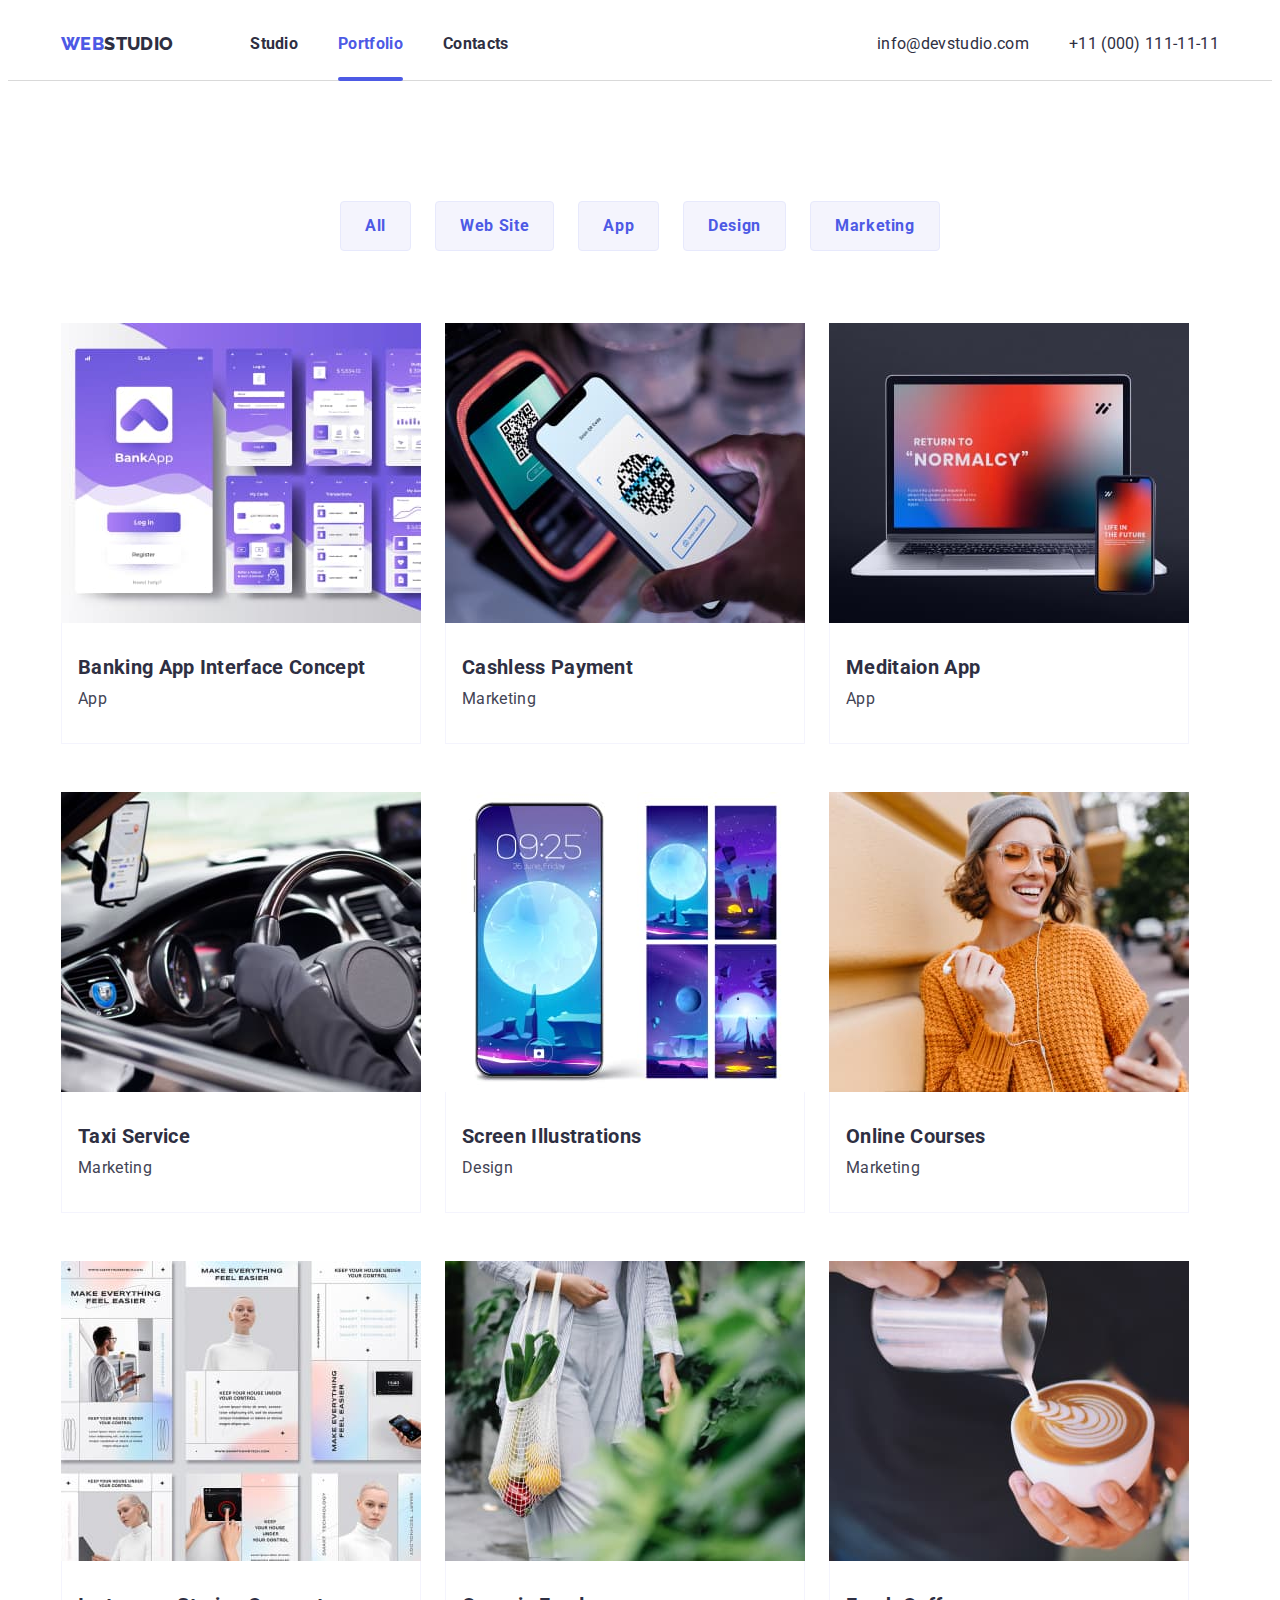
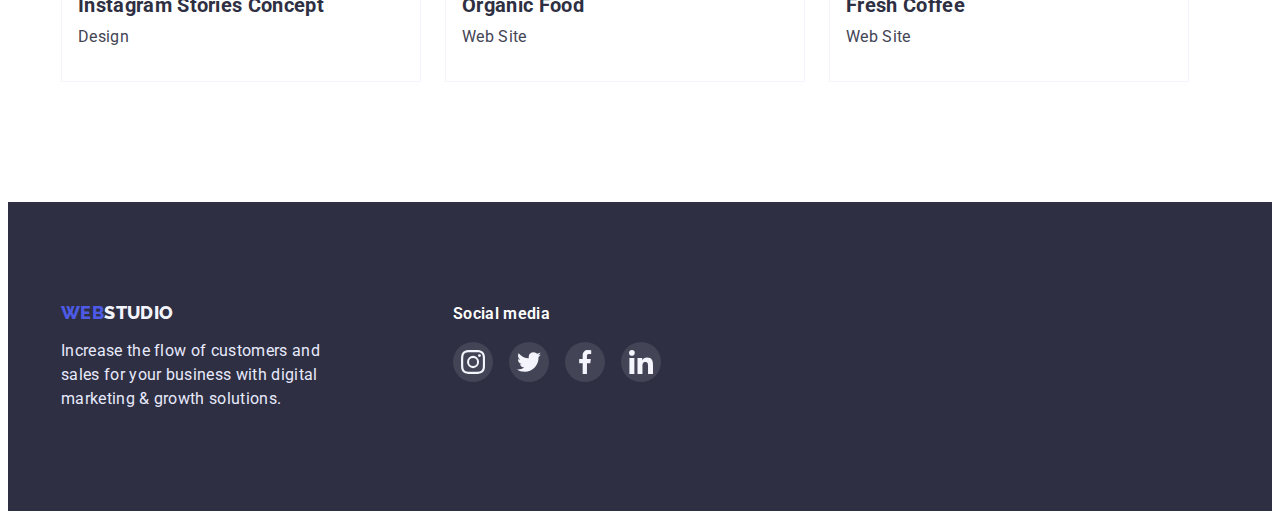
==== portfolio.html @ 4ce41cc4 "Initial commit" ====
<!DOCTYPE html>
<html lang="en">
	<head>
		<meta charset="UTF-8" />
		<meta http-equiv="X-UA-Compatible" content="IE=edge" />
		<meta name="viewport" content="width=device-width, initial-scale=1.0" />
		<title>Document</title>
		<link href="https://fonts.googleapis.com/css2?family=Raleway:wght@800&family=Roboto:wght@400;500;700;900&display=swap" rel="stylesheet" />
		<link
			rel="stylesheet"
			href="https://cdnjs.cloudflare.com/ajax/libs/modern-normalize/1.1.0/modern-normalize.min.css"
			integrity="sha512-wpPYUAdjBVSE4KJnH1VR1HeZfpl1ub8YT/NKx4PuQ5NmX2tKuGu6U/JRp5y+Y8XG2tV+wKQpNHVUX03MfMFn9Q=="
			crossorigin="anonymous"
			referrerpolicy="no-referrer"
		/>
		<link rel="stylesheet" href="./CSS/styles.css" />
	</head>

	<body>
		<!--Header-->
		<header class="header-main">
			<div class="container header-nav">
				<nav class="main-nav">
					<a href="./index.html" class="logo">
						<span class="logo-web">WEB</span>
						STUDIO
					</a>

					<ul class="nav-list">
						<li class="item"><a href="./index.html" class="nav-notactive">Studio</a></li>
						<li class="item"><a href="./portfolio.html" class="nav-active">Portfolio</a></li>
						<li class="item"><a href="" class="nav-notactive">Contacts</a></li>
					</ul>
				</nav>

				<ul class="contacts-nav">
					<li class="item"><a href="mailto:info@devstudio.com" class="nav-notactive">info@devstudio.com</a></li>
					<li class="item"><a href="tel:+110001111111" class="nav-notactive">+11 (000) 111-11-11</a></li>
				</ul>
			</div>
		</header>

		<!--Main Content-->
		<main>
			<section class="section">
				<div class="container portfolio-main">
					<h1 class="visually-hidden">Portfolio</h1>
					<ul class="portfolio-buttons">
						<li><button type="button" class="filter-button">All</button></li>
						<li><button type="button" class="filter-button">Web Site</button></li>
						<li><button type="button" class="filter-button">App</button></li>
						<li><button type="button" class="filter-button">Design</button></li>
						<li><button type="button" class="filter-button">Marketing</button></li>
					</ul>

					<ul class="portfolio-list">
						<li class="portfolio-item">
							<a href="" class="portfolio-link">
								<div class="portfolio-thumb">
									<img src="./images/portfolio1.jpg" alt="photo banking app" width="360" height="300" />
									<div class="portfolio-overlay">
										<p>14 Stylish and User-Friendly App Design Concepts · Task Manager App · Calorie Tracker App · Exotic Fruit Ecommerce App · Cloud Storage App</p>
									</div>
								</div>

								<div class="portfolio-info">
									<h2 class="portfolio-title">Banking App Interface Concept</h2>
									<p class="portfolio-text">App</p>
								</div>
							</a>
						</li>
						<li class="portfolio-item">
							<a href="" class="portfolio-link">
								<div class="portfolio-thumb">
									<img src="./images/portfolio2.jpg" alt="photo phone with QR-code" width="360" height="300" />
									<div class="portfolio-overlay">
										<p>14 Stylish and User-Friendly App Design Concepts · Task Manager App · Calorie Tracker App · Exotic Fruit Ecommerce App · Cloud Storage App</p>
									</div>
								</div>
								<div class="portfolio-info">
									<h2 class="portfolio-title">Cashless Payment</h2>
									<p class="portfolio-text">Marketing</p>
								</div>
							</a>
						</li>

						<li class="portfolio-item">
							<a href="" class="portfolio-link">
								<div class="portfolio-thumb">
									<img src="./images/portfolio3.jpg" alt="photo notebook" width="360" height="300" />
									<div class="portfolio-overlay">
										<p>14 Stylish and User-Friendly App Design Concepts · Task Manager App · Calorie Tracker App · Exotic Fruit Ecommerce App · Cloud Storage App</p>
									</div>
								</div>
								<div class="portfolio-info">
									<h2 class="portfolio-title">Meditaion App</h2>
									<p class="portfolio-text">App</p>
								</div>
							</a>
						</li>
						<li class="portfolio-item">
							<a href="" class="portfolio-link">
								<div class="portfolio-thumb">
									<img src="./images/portfolio4.jpg" alt="photo taxi" width="360" height="300" />
									<div class="portfolio-overlay">
										<p>14 Stylish and User-Friendly App Design Concepts · Task Manager App · Calorie Tracker App · Exotic Fruit Ecommerce App · Cloud Storage App</p>
									</div>
								</div>
								<div class="portfolio-info">
									<h2 class="portfolio-title">Taxi Service</h2>
									<p class="portfolio-text">Marketing</p>
								</div>
							</a>
						</li>
						<li class="portfolio-item">
							<a href="" class="portfolio-link">
								<div class="portfolio-thumb">
									<img src="./images/portfolio5.jpg" alt="photo screen illustrations" width="360" height="300" />
									<div class="portfolio-overlay">
										<p>14 Stylish and User-Friendly App Design Concepts · Task Manager App · Calorie Tracker App · Exotic Fruit Ecommerce App · Cloud Storage App</p>
									</div>
								</div>
								<div class="portfolio-info">
									<h2 class="portfolio-title">Screen Illustrations</h2>
									<p class="portfolio-text">Design</p>
								</div>
							</a>
						</li>
						<li class="portfolio-item">
							<a href="" class="portfolio-link">
								<div class="portfolio-thumb">
									<img src="./images/portfolio6.jpg" alt="photo smiled girl" width="360" height="300" />
									<div class="portfolio-overlay">
										<p>14 Stylish and User-Friendly App Design Concepts · Task Manager App · Calorie Tracker App · Exotic Fruit Ecommerce App · Cloud Storage App</p>
									</div>
								</div>
								<div class="portfolio-info">
									<h2 class="portfolio-title">Online Courses</h2>
									<p class="portfolio-text">Marketing</p>
								</div>
							</a>
						</li>
						<li class="portfolio-item">
							<a href="" class="portfolio-link">
								<div class="portfolio-thumb">
									<img src="./images/portfolio7.jpg" alt="photo instagram pages" width="360" height="300" />
									<div class="portfolio-overlay">
										<p>14 Stylish and User-Friendly App Design Concepts · Task Manager App · Calorie Tracker App · Exotic Fruit Ecommerce App · Cloud Storage App</p>
									</div>
								</div>
								<div class="portfolio-info">
									<h2 class="portfolio-title">Instagram Stories Concept</h2>
									<p class="portfolio-text">Design</p>
								</div>
							</a>
						</li>
						<li class="portfolio-item">
							<a href="" class="portfolio-link">
								<div class="portfolio-thumb">
									<img src="./images/portfolio8.jpg" alt="photo organic food" width="360" height="300" />
									<div class="portfolio-overlay">
										<p>14 Stylish and User-Friendly App Design Concepts · Task Manager App · Calorie Tracker App · Exotic Fruit Ecommerce App · Cloud Storage App</p>
									</div>
								</div>
								<div class="portfolio-info">
									<h2 class="portfolio-title">Organic Food</h2>
									<p class="portfolio-text">Web Site</p>
								</div>
							</a>
						</li>
						<li class="portfolio-item">
							<a href="" class="portfolio-link">
								<div class="portfolio-thumb">
									<img src="./images/portfolio9.jpg" alt="photo cup with coffee" width="360" height="300" />
									<div class="portfolio-overlay">
										<p>14 Stylish and User-Friendly App Design Concepts · Task Manager App · Calorie Tracker App · Exotic Fruit Ecommerce App · Cloud Storage App</p>
									</div>
								</div>
								<div class="portfolio-info">
									<h2 class="portfolio-title">Fresh Coffee</h2>
									<p class="portfolio-text">Web Site</p>
								</div>
							</a>
						</li>
					</ul>
				</div>
			</section>
		</main>

		<!--Footer-->
		<footer>
			<section class="section footer">
				<div class="container footer-main">
					<div>
						<a href="./index.html" class="logo-footer">
							<span class="logo-web">WEB</span>
							STUDIO
						</a>
						<p class="footer-text">Increase the flow of customers and sales for your business with digital marketing & growth solutions.</p>
					</div>

					<div class="social">
						<p class="footer-social-title">Social media</p>
						<ul class="footer-social-list">
							<li>
								<a href="" class="icon-footer-link">
									<svg class="icon-footer" width="24" height="24">
										<use href="./images/icons.svg#icon-instagram"></use>
									</svg>
								</a>
							</li>
							<li>
								<a href="" class="icon-footer-link">
									<svg class="icon-footer" width="24" height="24">
										<use href="./images/icons.svg#icon-twitter"></use>
									</svg>
								</a>
							</li>
							<li>
								<a href="" class="icon-footer-link">
									<svg class="icon-footer" width="24" height="24">
										<use href="./images/icons.svg#icon-facebook"></use>
									</svg>
								</a>
							</li>
							<li>
								<a href="" class="icon-footer-link">
									<svg class="icon-footer" width="24" height="24">
										<use href="./images/icons.svg#icon-linkedin"></use>
									</svg>
								</a>
							</li>
						</ul>
					</div>
				</div>
			</section>
		</footer>
	</body>
</html>
---- CSS/styles.css ----
:root {
	--main-text-color: #434455;
	--secondary-text-color: #2e2f42;
	--helper-text: #8e8f99;
	--footer-text: #e7e9fc;
	--background-color: #ffffff;
	--secondary-background-color: #f4f4fd;
	--accent-color: #4d5ae5;
	--hover-color: #31d0aa;
}

body {
	color: var(--main-text-color);
	background-color: var(--background-color);
	font-family: "Roboto", sans-serif;
	font-size: 16px;
	letter-spacing: 0.02em;
}

h1,
h2,
h3,
h4,
h5,
h6,
p {
	margin: 0;
}
img {
	display: block;
	max-width: 100%;
	height: auto;
}
ul,
ol {
	list-style: none;
	padding-left: 0;
	margin: 0;
}
a {
	text-decoration: none;
}

button {
	display: block;
	cursor: pointer;
	border: none;
}

.section {
	padding-top: 120px;
	padding-bottom: 120px;
}

.container {
	width: 1158px;
	margin: 0 auto;
	padding-right: 15px;
	padding-left: 15px;
}

/* Header */

.header-nav,
.main-nav,
.nav-list,
.contacts-nav {
	display: flex;
	align-items: center;
}

.header-main {
	border-bottom: 1px solid #d9d9d9;
	padding-top: 0;
	padding-bottom: 0;
}

.logo {
	font-family: "Raleway";
	font-weight: 800;
	font-size: 18px;
	line-height: 1.33;
	color: var(--secondary-text-color);
	word-spacing: -4px;
	margin-right: 77px;
	padding-top: 24px;
	padding-bottom: 24px;
}

.logo-web {
	color: var(--accent-color);
}

.nav-list {
	font-weight: 700;
}

.nav-list .item:not(:last-child) {
	margin-right: 40px;
}

.nav-notactive {
	color: var(--secondary-text-color);
	transition-property: color;
	transition-duration: 250ms;
	transition-timing-function: cubic-bezier(0.4, 0, 0.2, 1);
}

.nav-notactive:hover,
.nav-notactive:focus {
	color: var(--accent-color);
}

.nav-active {
	position: relative;
	color: var(--accent-color);
	padding: 28px 0;
}

.nav-active::after {
	content: "";
	display: block;
	position: absolute;
	bottom: 0;
	width: 100%;
	height: 4px;
	border-radius: 2px;
	background-color: var(--accent-color);
}

.contacts-nav {
	margin-left: auto;
}

.contacts-nav .item:first-child {
	margin-right: 40px;
}

/* Page "Studio" */

/* Hero */

.hero {
	padding-top: 192px;
	padding-bottom: 192px;
	max-width: 1440px;
	min-height: 603px;
	margin-left: auto;
	margin-right: auto;
	background-image: linear-gradient(to right, #2e2f42b3, #2e2f42b3), url(../images/people-office\ 1.jpg);
	background-repeat: no-repeat;
	background-position: center;
	background-size: cover;
	background-color: var(--secondary-text-color);
}

.hero-title {
	font-weight: 700;
	font-size: 56px;
	text-align: center;
	line-height: 1.07;
	letter-spacing: 0.02em;
	color: var(--background-color);
	margin: 0 auto 48px auto;
	width: 496px;
}

.hero-button {
	font-family: inherit;
	font-weight: 700;
	font-size: 16px;
	line-height: 1.19;
	display: flex;
	align-items: center;
	letter-spacing: 0.04em;
	color: var(--background-color);
	background: var(--accent-color);
	border-radius: 4px;
	padding: 16px 32px;
	margin-left: auto;
	margin-right: auto;
	border: none;
	transition-property: color, background-color, box-shadow, cursor;
	transition-duration: 250ms;
	transition-timing-function: cubic-bezier(0.4, 0, 0.2, 1);
}

.hero-button:hover,
.hero-button:focus {
	color: var(--background-color);
	background-color: #404bbf;
	cursor: pointer;
	box-shadow: 0px 4px 4px rgba(0, 0, 0, 0.15);
}

.backdrop {
	position: fixed;
	top: 0;
	left: 0;
	width: 100%;
	height: 100%;
	background-color: rgba(46, 47, 66, 0.4);
	transition: opacity 250ms cubic-bezier(0.4, 0, 0.2, 1);
}

.is-hidden {
	opacity: 0;
	pointer-events: none;
	transition: opacity 250ms cubic-bezier(0.4, 0, 0.2, 1);
}

.modal {
	position: absolute;
	top: 50%;
	left: 50%;
	transform: translate(-50%, -50%);
	width: 408px;
	height: 576px;
	background-color: #fcfcfc;
	box-shadow: 0px 1px 1px rgba(0, 0, 0, 0.14), 0px 1px 3px rgba(0, 0, 0, 0.12), 0px 2px 1px rgba(0, 0, 0, 0.2);
	border-radius: 4px;
}

.modal-button {
	padding: 0;
	width: 24px;
	height: 24px;
	border-radius: 50%;
	margin-top: 24px;
	margin-left: 360px;
}

.modal-icon {
	border: 1px solid rgba(0, 0, 0, 0.1);
	border-radius: 50%;
	transition-property: border-color, box-shadow;
	transition-duration: 250ms;
	transition-timing-function: cubic-bezier(0.4, 0, 0.2, 1);
}

.modal-icon:hover,
.modal-icon:focus {
	border-color: #e7e9fc;
	box-shadow: 0px 1px 6px rgba(46, 47, 66, 0.08), 0px 1px 1px rgba(46, 47, 66, 0.16), 0px 2px 1px rgba(46, 47, 66, 0.08);
}

/* Features */

.visually-hidden {
	position: absolute;
	width: 1px;
	height: 1px;
	margin: -1px;
	border: 0;
	padding: 0;
	white-space: nowrap;
	clip-path: inset(100%);
	clip: rect(0 0 0 0);
	overflow: hidden;
}

.features-list {
	display: flex;
}

.features-item {
	width: 264px;
}

.features-item:not(:last-child) {
	margin-right: 24px;
}

.image-features {
	display: flex;
	justify-content: center;
	align-items: center;
	height: 112px;
	background-color: var(--secondary-background-color);
	border-radius: 4px;
	margin-bottom: 8px;
}

.icon-features {
	width: 64px;
	height: 64px;
}

.features-title,
.employees-name {
	font-weight: 700;
	font-size: 20px;
	line-height: 1.2;
	color: var(--secondary-text-color);
	margin-bottom: 8px;
}

.features-text,
.employees-text,
.footer-text,
.portfolio-text {
	line-height: 1.5;
	letter-spacing: 0.02em;
}

/* Work Examples */

.section-examples {
	padding-top: 0;
}

.examples-title {
	margin-bottom: 72px;
}

.examples-list {
	display: flex;
}

.examples-item:not(:last-child) {
	margin-right: 24px;
}

/* Our Team */

.employees {
	background-color: var(--secondary-background-color);
}

.employees-title {
	margin-bottom: 72px;
}

.examples-title,
.employees-title {
	font-weight: 700;
	font-size: 36px;
	line-height: 1.1;
	text-align: center;
	text-transform: capitalize;
	color: var(--secondary-text-color);
}

.employees-list {
	display: flex;
}

.employees-item {
	background-color: var(--background-color);
	box-shadow: 0px 1px 6px rgba(46, 47, 66, 0.08), 0px 1px 1px rgba(46, 47, 66, 0.16), 0px 2px 1px rgba(46, 47, 66, 0.08);
	border-radius: 0px 0px 4px 4px;
}

.employees-item:not(:last-child) {
	margin-right: 24px;
}

.employees-name,
.employees-text {
	text-align: center;
}

.employees-info {
	padding-top: 32px;
	padding-bottom: 32px;
}

.employeer-icon-item {
	display: flex;
	justify-content: center;
	align-items: center;
	gap: 24px;
	margin-top: 8px;
}

.icon-employees-link {
	display: flex;
	justify-content: center;
	align-items: center;
	width: 40px;
	height: 40px;
	border-radius: 50%;
	background-color: #4d5ae5;
	fill: var(--secondary-background-color);
}

/* Customers */

.customers-title {
	font-weight: 700;
	font-size: 36px;
	line-height: 1.31;
	text-align: center;
	letter-spacing: 0.03em;
	color: var(--secondary-text-color);
	margin-bottom: 72px;
}

.customers-list {
	display: flex;
	gap: 24px;
}

.logo-company {
	fill: currentColor;
}

.logo-company-box {
	display: flex;
	justify-content: center;
	align-items: center;
	outline: 1px solid currentColor;
	color: var(--helper-text);
	border-radius: 3px;
	width: 168px;
	height: 88px;
	transition-property: color;
	transition-duration: 250ms;
	transition-timing-function: cubic-bezier(0.4, 0, 0.2, 1);
}

.logo-company-box:hover,
.logo-company-box:focus {
	color: var(--accent-color);
}

/* Footer */

.footer {
	background-color: var(--secondary-text-color);
	padding-top: 100px;
	padding-bottom: 100px;
}

.footer-main {
	display: flex;
	align-items: baseline;
}

.logo-footer {
	font-family: "Raleway";
	font-weight: 800;
	font-size: 18px;
	line-height: 1.17;
	word-spacing: -4px;
	color: var(--secondary-background-color);
}

.footer-text {
	color: var(--footer-text);
	width: 264px;
	margin-top: 16px;
}

.social {
	margin-left: 128px;
}

.footer-social-title {
	font-weight: 600;
	line-height: 1.5;
	color: var(--background-color);
}

.footer-social-list {
	display: flex;
	justify-content: center;
	align-items: center;
	gap: 16px;
	margin-top: 16px;
}

.icon-footer-link {
	display: flex;
	justify-content: center;
	align-items: center;
	width: 40px;
	height: 40px;
	border-radius: 50%;
	background-color: var(--main-text-color);
	fill: var(--secondary-background-color);
	transition-property: background-color;
	transition-duration: 250ms;
	transition-timing-function: cubic-bezier(0.4, 0, 0.2, 1);
}

.icon-footer-link:hover,
.icon-footer-link:focus {
	background-color: var(--hover-color);
}

/* Page "Portfolio" */

.filter-button {
	font-family: inherit;
	font-weight: 700;
	font-size: 16px;
	line-height: 1.5;
	display: flex;
	align-items: center;
	text-align: center;
	letter-spacing: 0.04em;
	color: var(--accent-color);
	background-color: var(--secondary-background-color);
	cursor: pointer;
	padding: 12px 24px;
	border: 1px solid #e7e9fc;
	border-radius: 4px;
	transition-property: color, background-color, box-shadow, border-color;
	transition-duration: 2500ms;
	transition-timing-function: cubic-bezier(0.4, 0, 0.2, 1);
}

.filter-button:hover,
.filter-button:focus {
	color: var(--background-color);
	background-color: var(--accent-color);
	box-shadow: 0px 3px 1px rgba(0, 0, 0, 0.1), 0px 2px 1px rgba(0, 0, 0, 0.08), 0px 2px 2px rgba(0, 0, 0, 0.12);
	border-color: var(--accent-color);
}

.portfolio-buttons {
	display: flex;
	justify-content: center;
	column-gap: 24px;
	margin-bottom: 72px;
}

.portfolio-list {
	display: flex;
	flex-wrap: wrap;
	row-gap: 48px;
	column-gap: 24px;
}

.portfolio-link {
	display: block;
	color: inherit;
	transition-property: box-shadow;
	transition-duration: 250ms;
	transition-timing-function: cubic-bezier(0.4, 0, 0.2, 1);
}

.portfolio-link:hover,
.portfolio-link:focus {
	box-shadow: 0px 1px 6px rgba(46, 47, 66, 0.08), 0px 1px 1px rgba(46, 47, 66, 0.16), 0px 2px 1px rgba(46, 47, 66, 0.08);
}

.portfolio-title {
	font-weight: 700;
	font-size: 20px;
	line-height: 1.2;
	color: var(--secondary-text-color);
	margin-bottom: 8px;
}

.portfolio-info {
	padding-top: 32px;
	padding-bottom: 32px;
	padding-left: 16px;
	border: 0.5px solid #f4f4fd;
	border-top: none;
}
.portfolio-thumb {
	position: relative;
	overflow: hidden;
}

.portfolio-overlay {
	display: block;
	position: absolute;
	width: 100%;
	height: 100%;
	padding-top: 40px;
	padding-left: 32px;
	padding-right: 32px;
	color: var(--secondary-background-color);
	line-height: 1.5;
	background-color: var(--accent-color);
	opacity: 0;
	transform: translateY(0);
	transition-property: transform, opacity;
	transition-duration: 250ms;
	transition-timing-function: cubic-bezier(0.4, 0, 0.2, 1);
}

.portfolio-link:hover .portfolio-overlay,
.portfolio-link:focus .portfolio-overlay {
	opacity: 1;
	transform: translateY(-100%);
}
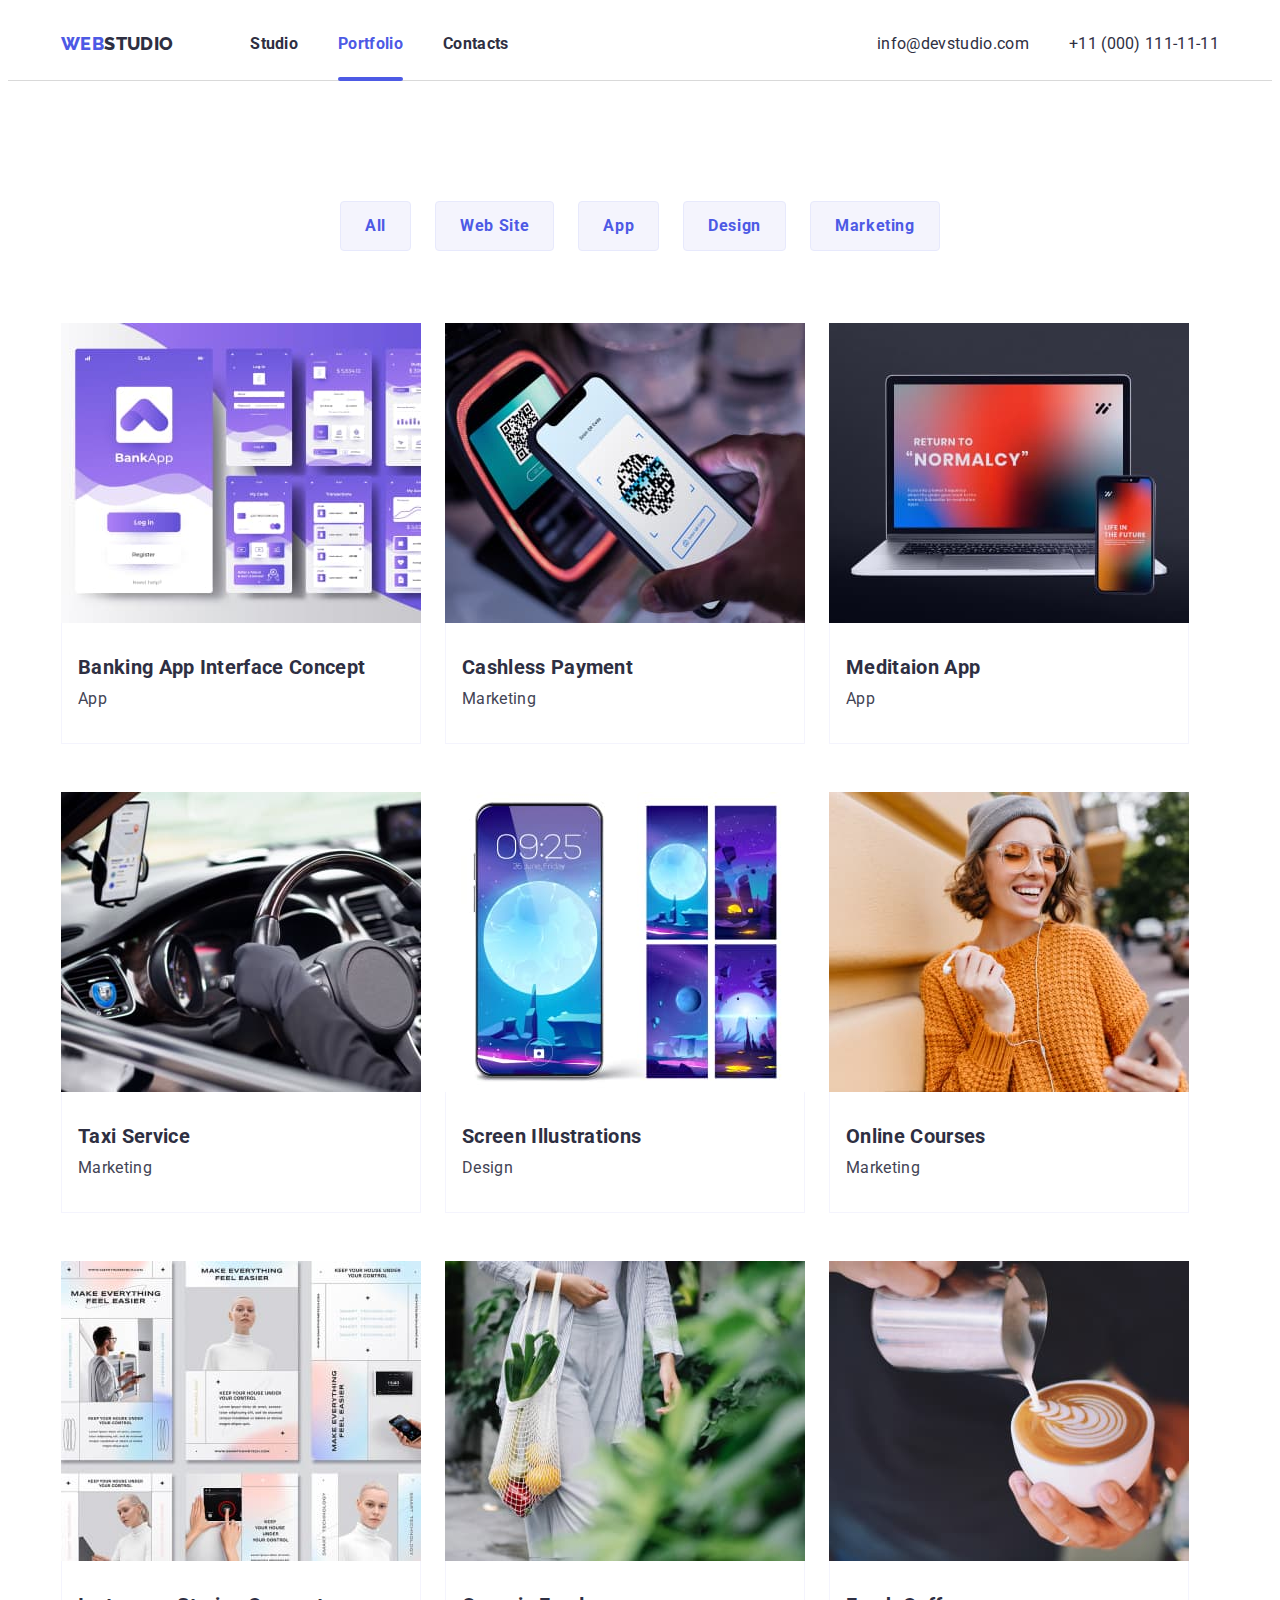
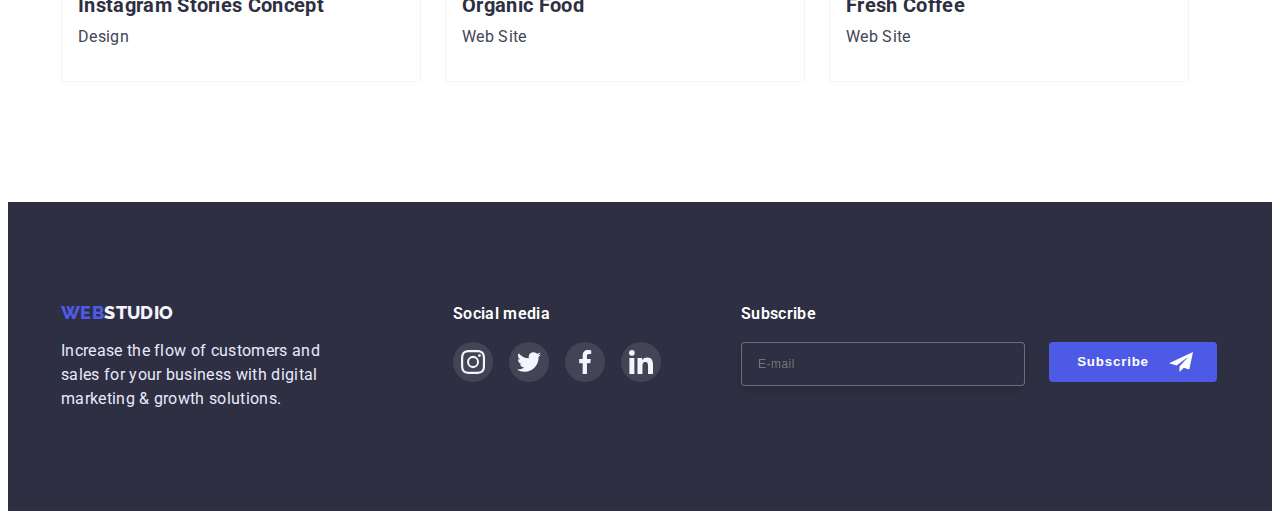
==== commit 45ffcd9c: "done checkbox" ====
--- a/portfolio.html
+++ b/portfolio.html
@@ -185,7 +185,6 @@
 					</ul>
 				</div>
 			</section>
-		</main>
 
 		<!--Footer-->
 		<footer>
@@ -232,6 +231,21 @@
 							</li>
 						</ul>
 					</div>
+
+					<div class="footer-form">
+						<form>
+							<p class="footer-form-title">Subscribe</p>
+							<div class="input-form">
+								<input type="email" placeholder="E-mail" class="footer-input" />
+								<button type="submit" class="footer-input-button">
+									<p class="footer-button-title">Subscribe</p>
+									<svg class="submit-button-icon" width="24" height="24">
+										<use href="./images/icons.svg#icon-send"></use>
+									</svg>
+								</button>
+							</div>
+						</form>
+					</div>
 				</div>
 			</section>
 		</footer>
--- a/CSS/styles.css
+++ b/CSS/styles.css
@@ -215,7 +215,7 @@
 	left: 50%;
 	transform: translate(-50%, -50%);
 	width: 408px;
-	height: 576px;
+	height: 579px;
 	background-color: #fcfcfc;
 	box-shadow: 0px 1px 1px rgba(0, 0, 0, 0.14), 0px 1px 3px rgba(0, 0, 0, 0.12), 0px 2px 1px rgba(0, 0, 0, 0.2);
 	border-radius: 4px;
@@ -242,6 +242,133 @@
 .modal-icon:focus {
 	border-color: #e7e9fc;
 	box-shadow: 0px 1px 6px rgba(46, 47, 66, 0.08), 0px 1px 1px rgba(46, 47, 66, 0.16), 0px 2px 1px rgba(46, 47, 66, 0.08);
+}
+
+.modal-title {
+	font-weight: 600;
+	line-height: 1.5;
+	text-align: center;
+	color: var(--secondary-text-color);
+	margin-top: 24px;
+	margin-bottom: 16px;
+}
+
+.modal-form {
+	display: flex;
+	flex-direction: column;
+	width: 360px;
+	margin-left: auto;
+	margin-right: auto;
+}
+
+.form-field {
+	position: relative;
+}
+
+.form-label {
+	font-size: 12px;
+	line-height: 1.17;
+	letter-spacing: 0.01em;
+	color: var(--helper-text);
+}
+
+.form-input {
+	padding: 0;
+	width: 100%;
+	height: 40px;
+	border: 1px solid rgba(33, 33, 33, 0.2);
+	border-radius: 4px;
+	padding-left: 34px;
+	margin-top: 4px;
+	margin-bottom: 8px;
+	background-color: #fcfcfc;
+}
+
+.input-icon {
+	position: absolute;
+	top: 30px;
+	left: 16px;
+}
+
+.form-field:focus-within > .input-icon {
+	fill: var(--accent-color);
+}
+
+.form-input:focus,
+.form-comment:focus {
+	outline: 1px solid #4d5ae5;
+	border: none;
+}
+
+.form-comment {
+	border: 1px solid rgba(33, 33, 33, 0.2);
+	border-radius: 4px;
+	padding-left: 16px;
+	padding-top: 8px;
+	font-size: 12px;
+	letter-spacing: 0.01em;
+	margin-top: 4px;
+	margin-bottom: 16px;
+	background-color: #fcfcfc;
+}
+
+textarea {
+	resize: none;
+	padding: 0;
+	width: 360px;
+	height: 120px;
+}
+
+.policy-checkbox {
+	appearance: none;
+	position: absolute;
+}
+
+.policy-icon {
+	display: flex;
+	justify-content: center;
+	align-items: center;
+	width: 16px;
+	height: 16px;
+	border: 1.25px solid var(--secondary-text-color);
+	border-radius: 2px;
+	margin-right: 8px;
+	fill: #fcfcfc;
+}
+
+.policy-checkbox:checked + .policy-icon {
+	border-color: var(--accent-color);
+	background-color: var(--accent-color);
+	fill: var(--secondary-background-color);
+}
+
+.policy-label {
+	display: flex;
+	align-items: center;
+	font-size: 12px;
+	letter-spacing: 0.04em;
+	color: #757575;
+}
+
+.policy-link {
+	margin-left: 4px;
+	color: var(--accent-color);
+}
+
+.modal-button-send {
+	display: inline;
+	width: 170px;
+	padding-top: 16px;
+	padding-bottom: 16px;
+	margin-top: 24px;
+	margin-left: auto;
+	margin-right: auto;
+	box-shadow: 0px 4px 4px rgba(0, 0, 0, 0.15);
+	border-radius: 4px;
+	background-color: var(--accent-color);
+	font-weight: 600;
+	letter-spacing: 0.04em;
+	color: var(--background-color);
 }
 
 /* Features */
@@ -489,6 +616,60 @@
 	background-color: var(--hover-color);
 }
 
+.footer-form {
+	display: flex;
+	margin-left: 80px;
+}
+
+.footer-form-title {
+	font-weight: 600;
+	line-height: 1.5;
+	color: var(--background-color);
+	margin-bottom: 16px;
+}
+
+.footer-input {
+	width: 264px;
+	height: 40px;
+	border: 1px solid rgba(255, 255, 255, 0.3);
+	filter: drop-shadow(0px 4px 4px rgba(0, 0, 0, 0.15));
+	border-radius: 4px;
+	background-color: var(--secondary-text-color);
+	font-size: 12px;
+	letter-spacing: 0.04em;
+	color: rgba(255, 255, 255, 0.6);
+	padding-left: 16px;
+}
+
+.footer-input-button {
+	padding: 0;
+	position: relative;
+	width: 168px;
+	height: 40px;
+	background-color: var(--accent-color);
+	border-radius: 4px;
+	margin-left: 24px;
+}
+
+.input-form {
+	display: flex;
+	flex-direction: row;
+}
+
+.footer-button-title {
+	margin-right: 64px;
+	margin-left: 24px;
+	font-weight: 700;
+	letter-spacing: 0.06em;
+	color: var(--background-color);
+}
+
+.submit-button-icon {
+	position: absolute;
+	top: 8px;
+	left: 120px;
+}
+
 /* Page "Portfolio" */
 
 .filter-button {
@@ -507,7 +688,7 @@
 	border: 1px solid #e7e9fc;
 	border-radius: 4px;
 	transition-property: color, background-color, box-shadow, border-color;
-	transition-duration: 2500ms;
+	transition-duration: 250ms;
 	transition-timing-function: cubic-bezier(0.4, 0, 0.2, 1);
 }
 
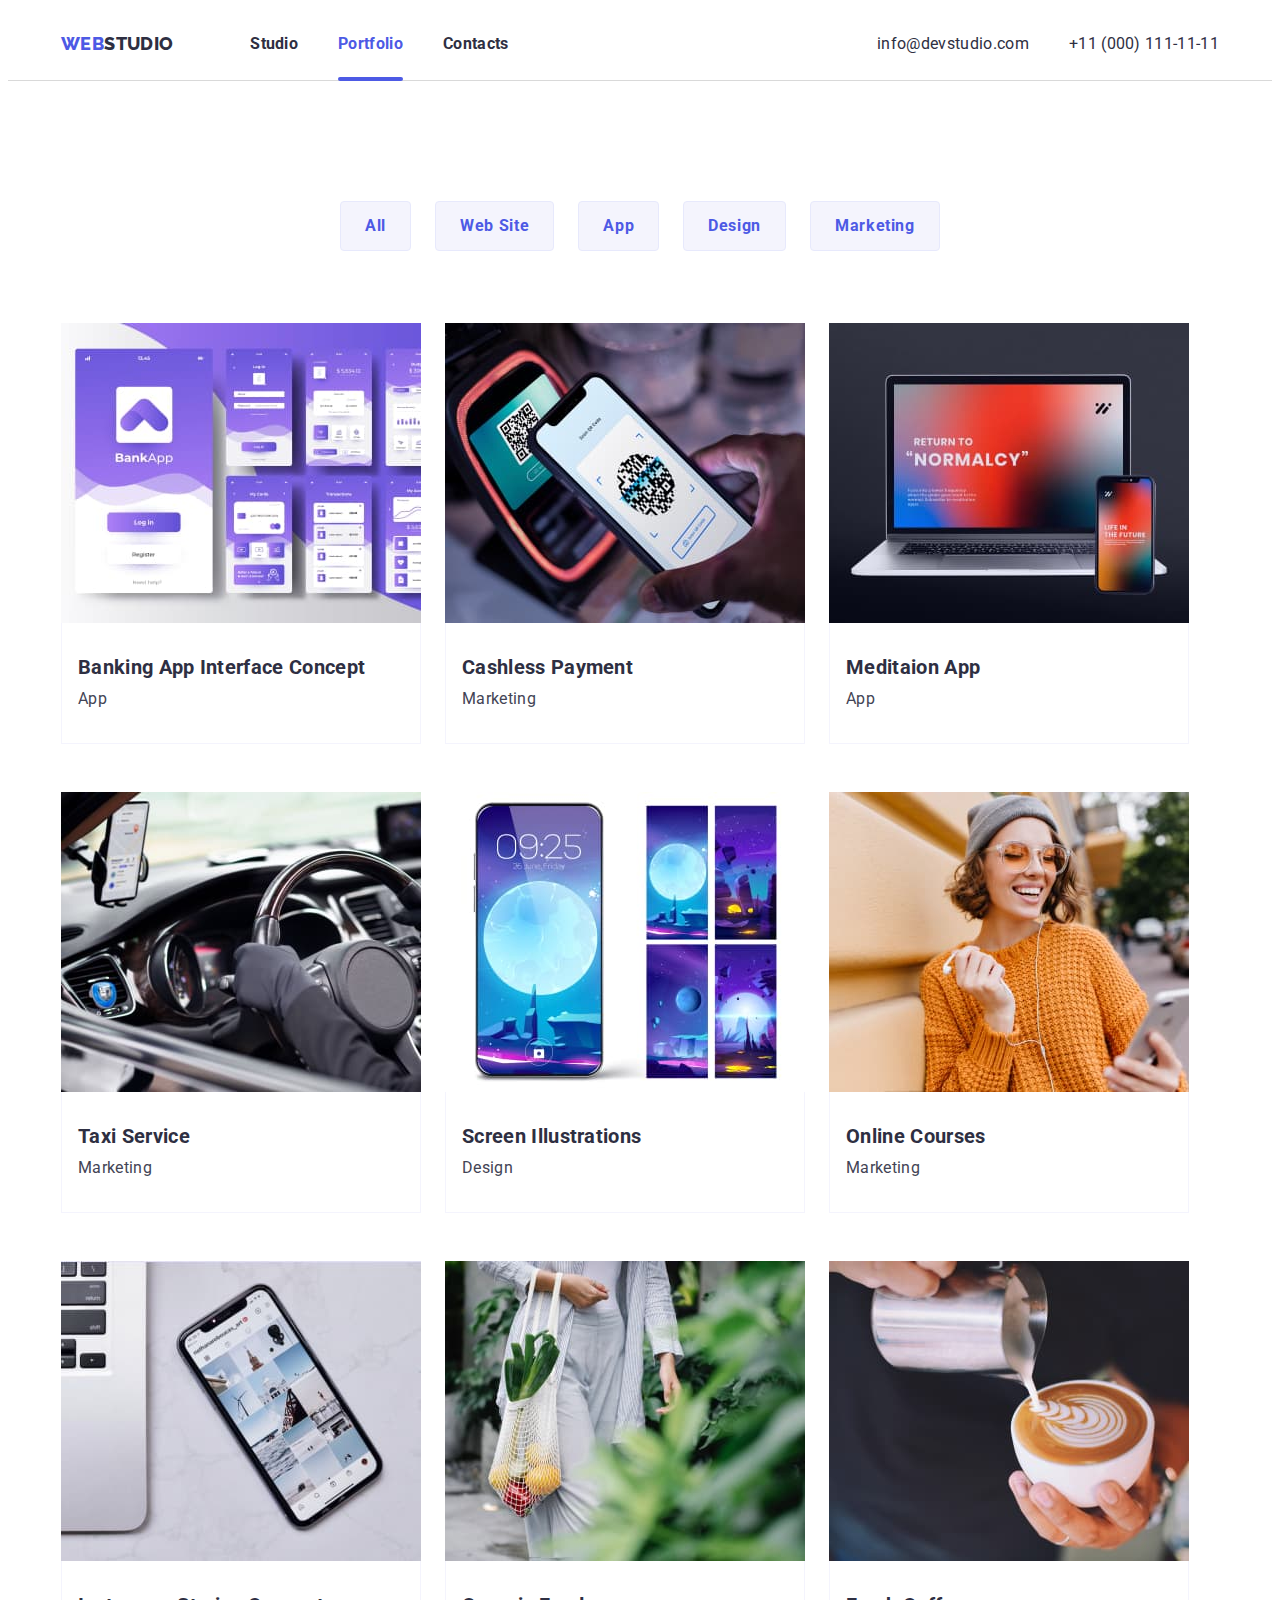
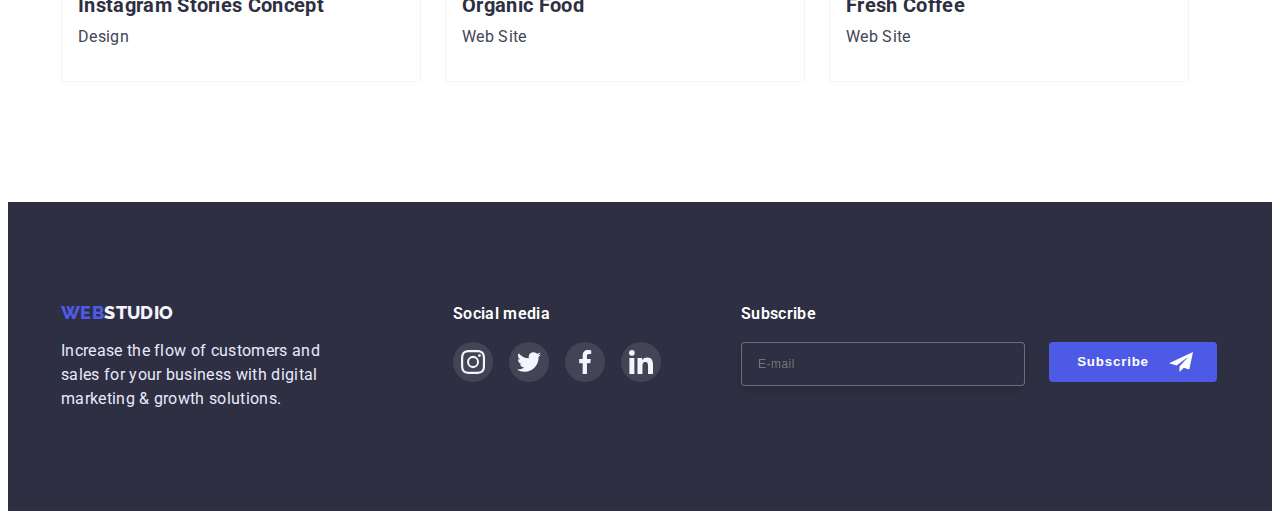
==== commit b485ab6d: "correct footer" ====
--- a/portfolio.html
+++ b/portfolio.html
@@ -232,11 +232,11 @@
 						</ul>
 					</div>
 
-					<div class="footer-form">
-						<form>
-							<p class="footer-form-title">Subscribe</p>
+					<form class="footer-form" autocomplete="off">
+						<label class="footer-form-title">
+							Subscribe
 							<div class="input-form">
-								<input type="email" placeholder="E-mail" class="footer-input" />
+								<input type="email" name="email" placeholder="E-mail" class="footer-input" />
 								<button type="submit" class="footer-input-button">
 									<p class="footer-button-title">Subscribe</p>
 									<svg class="submit-button-icon" width="24" height="24">
@@ -244,8 +244,8 @@
 									</svg>
 								</button>
 							</div>
-						</form>
-					</div>
+						</label>
+					</form>
 				</div>
 			</section>
 		</footer>
--- a/CSS/styles.css
+++ b/CSS/styles.css
@@ -246,7 +246,6 @@
 
 .modal-title {
 	font-weight: 600;
-	line-height: 1.5;
 	text-align: center;
 	color: var(--secondary-text-color);
 	margin-top: 24px;
@@ -261,13 +260,9 @@
 	margin-right: auto;
 }
 
-.form-field {
+.form-label {
 	position: relative;
-}
-
-.form-label {
 	font-size: 12px;
-	line-height: 1.17;
 	letter-spacing: 0.01em;
 	color: var(--helper-text);
 }
@@ -282,41 +277,49 @@
 	margin-top: 4px;
 	margin-bottom: 8px;
 	background-color: #fcfcfc;
+	cursor: pointer;
+	transition-property: outline, border;
+	transition-duration: 250ms;
+	transition-timing-function: cubic-bezier(0.4, 0, 0.2, 1);
 }
 
 .input-icon {
 	position: absolute;
-	top: 30px;
+	top: 26px;
 	left: 16px;
-}
-
-.form-field:focus-within > .input-icon {
+	transition-property: fill;
+	transition-duration: 250ms;
+	transition-timing-function: cubic-bezier(0.4, 0, 0.2, 1);
+}
+
+.form-label:focus-within > .input-icon {
 	fill: var(--accent-color);
 }
 
-.form-input:focus,
-.form-comment:focus {
-	outline: 1px solid #4d5ae5;
-	border: none;
-}
-
 .form-comment {
+	resize: none;
+	width: 360px;
+	height: 120px;
 	border: 1px solid rgba(33, 33, 33, 0.2);
 	border-radius: 4px;
 	padding-left: 16px;
 	padding-top: 8px;
 	font-size: 12px;
+	line-height: 1.17;
 	letter-spacing: 0.01em;
 	margin-top: 4px;
 	margin-bottom: 16px;
 	background-color: #fcfcfc;
-}
-
-textarea {
-	resize: none;
-	padding: 0;
-	width: 360px;
-	height: 120px;
+	cursor: pointer;
+	transition-property: outline, border;
+	transition-duration: 250ms;
+	transition-timing-function: cubic-bezier(0.4, 0, 0.2, 1);
+}
+
+.form-input:focus,
+.form-comment:focus {
+	outline: 1px solid var(--accent-color);
+	border: 1px solid transparent;
 }
 
 .policy-checkbox {
@@ -334,6 +337,9 @@
 	border-radius: 2px;
 	margin-right: 8px;
 	fill: #fcfcfc;
+	transition-property: border-color, background-color, fill;
+	transition-duration: 250ms;
+	transition-timing-function: cubic-bezier(0.4, 0, 0.2, 1);
 }
 
 .policy-checkbox:checked + .policy-icon {
@@ -363,12 +369,20 @@
 	margin-top: 24px;
 	margin-left: auto;
 	margin-right: auto;
-	box-shadow: 0px 4px 4px rgba(0, 0, 0, 0.15);
 	border-radius: 4px;
 	background-color: var(--accent-color);
 	font-weight: 600;
 	letter-spacing: 0.04em;
 	color: var(--background-color);
+	transition-property: background-color, box-shadow;
+	transition-duration: 250ms;
+	transition-timing-function: cubic-bezier(0.4, 0, 0.2, 1);
+}
+
+.modal-button-send:hover,
+.modal-button-send:focus {
+	background: #404bbf;
+	box-shadow: 0px 4px 4px rgba(0, 0, 0, 0.15);
 }
 
 /* Features */
@@ -617,7 +631,6 @@
 }
 
 .footer-form {
-	display: flex;
 	margin-left: 80px;
 }
 
@@ -625,7 +638,6 @@
 	font-weight: 600;
 	line-height: 1.5;
 	color: var(--background-color);
-	margin-bottom: 16px;
 }
 
 .footer-input {
@@ -639,6 +651,8 @@
 	letter-spacing: 0.04em;
 	color: rgba(255, 255, 255, 0.6);
 	padding-left: 16px;
+	margin-top: 16px;
+	cursor: pointer;
 }
 
 .footer-input-button {
@@ -649,6 +663,15 @@
 	background-color: var(--accent-color);
 	border-radius: 4px;
 	margin-left: 24px;
+	margin-top: 16px;
+	transition-property: background-color;
+	transition-duration: 250ms;
+	transition-timing-function: cubic-bezier(0.4, 0, 0.2, 1);
+}
+
+.footer-input-button:hover,
+.footer-input-button:focus {
+	background-color: #404bbf;
 }
 
 .input-form {
